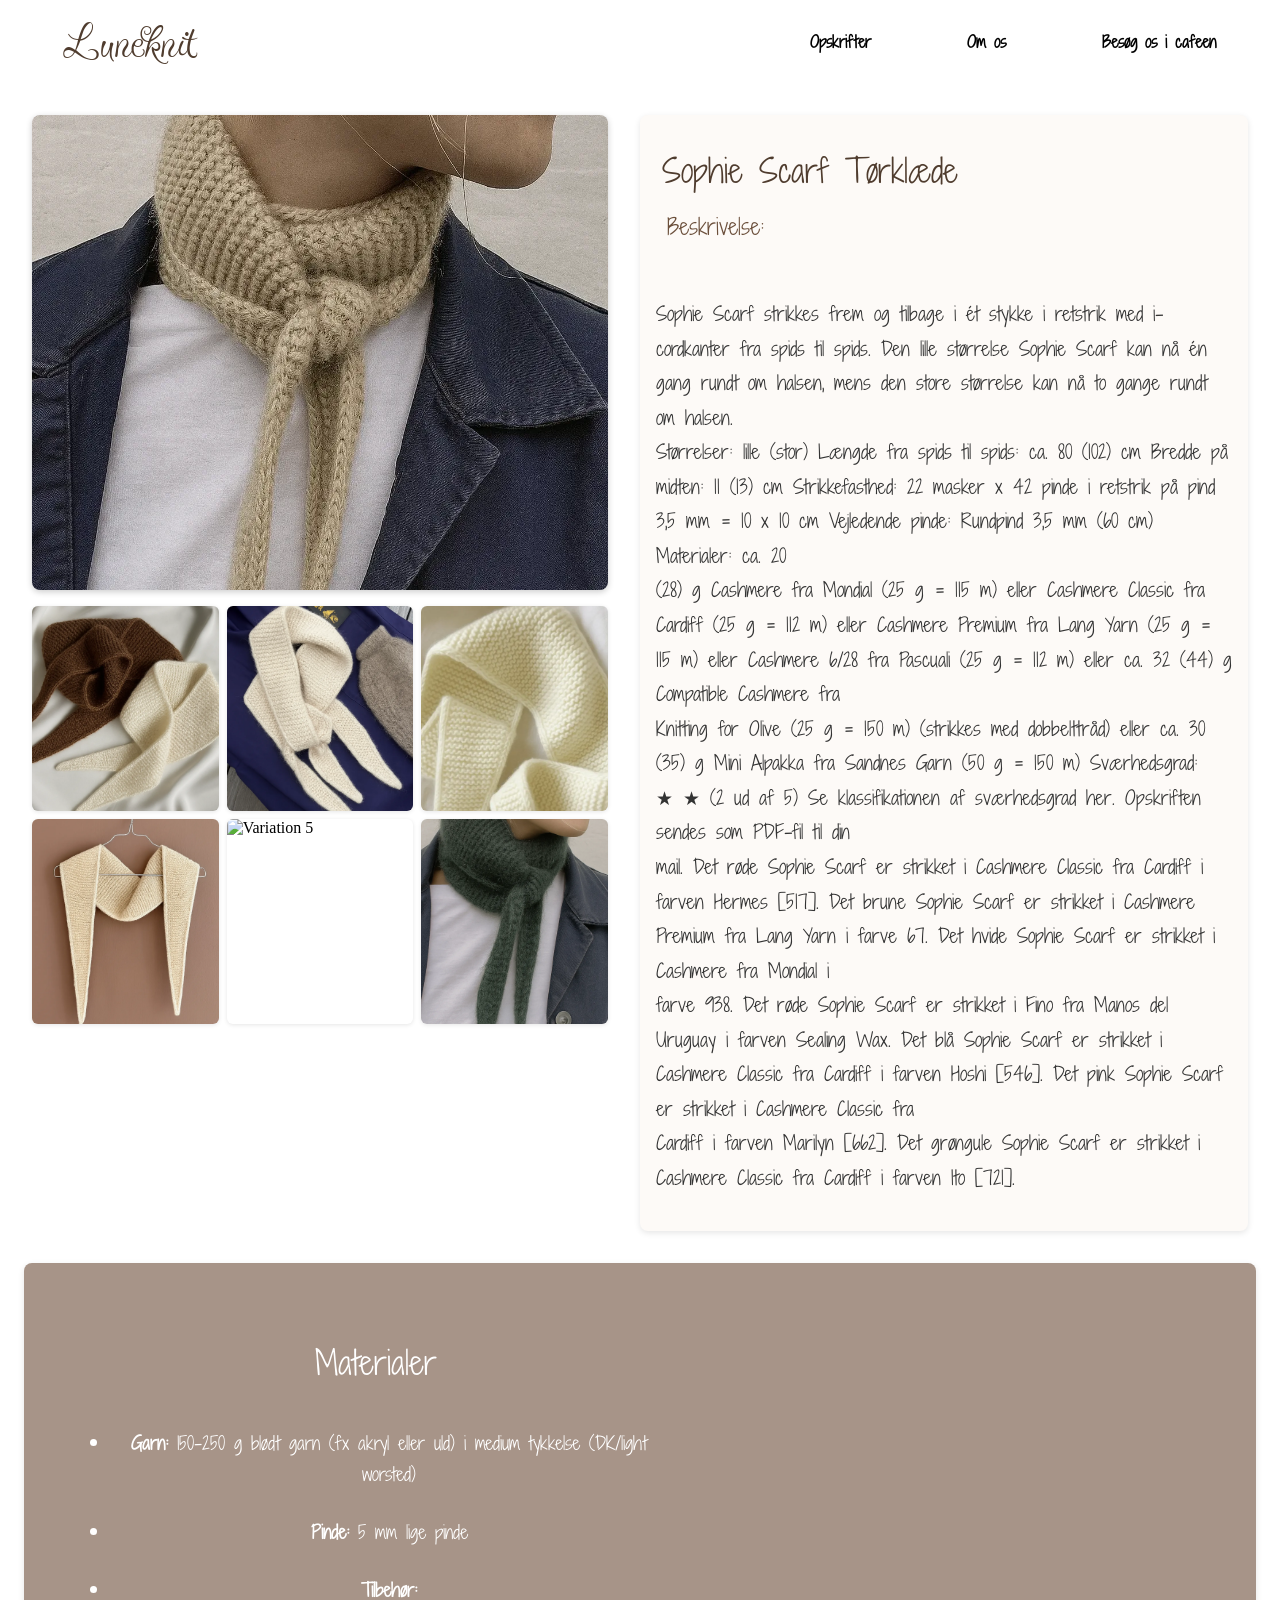
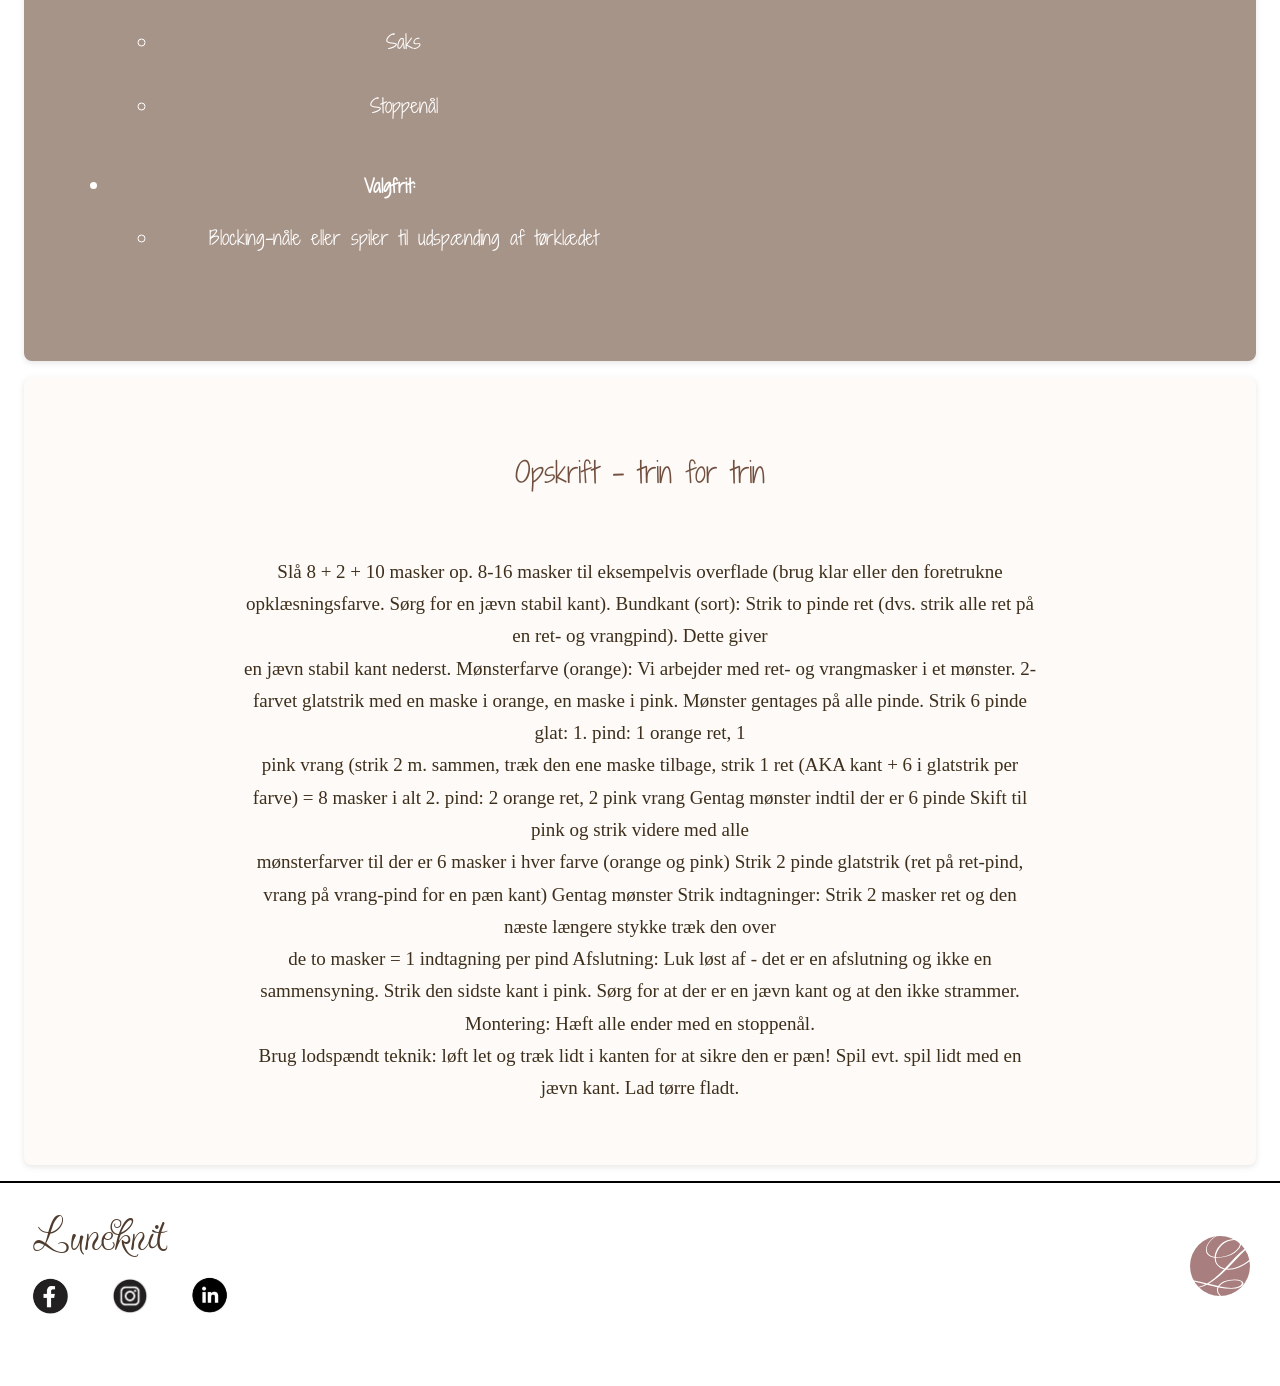
==== Nybegynder.html @ a8711eaa "Ny html organisering" ====
<!DOCTYPE html>
<html lang="en">
  <head>
    <meta charset="UTF-8" />
    <meta name="viewport" content="width=device-width, initial-scale=1.0" />
    <title>Luneknit</title>
    <link rel="stylesheet" href="Css/General.css" />
    <link rel="stylesheet" href="Css/Layout.css" />
    <link rel="icon" type="image/svg" href="Billeder/favicon.svg" />
    <link rel="preconnect" href="https://fonts.googleapis.com" />
    <link rel="preconnect" href="https://fonts.gstatic.com" crossorigin />
    <link href="https://fonts.googleapis.com/css2?family=Puppies+Play&family=Shadows+Into+Light+Two&display=swap" rel="stylesheet" />
  </head>
  <body>
    <header class="header">
      <div class="header-container">
        <h1 class="logo">Luneknit</h1>
        <nav class="main-nav">
          <ul class="nav-links">
            <li class="dropdown">
              <a href="Opskrifter.html">Opskrifter</a>
              <ul class="dropdown-menu">
                <li><a href="Erfaren.html">Erfaren</a></li>
                <li><a href="Nybegynder.html">Nybegynder</a></li>
              </ul>
            </li>
            <li><a href="index.html">Om os</a></li>
            <li><a href="Besøg.html">Besøg os i cafeen</a></li>
          </ul>
        </nav>
      </div>
    </header>
    <main>
      <section class="sophie-scarf">
        <div class="sophiebilleder">
          <img src="Billeder/sopfiescarf.webp" alt="Sophie Scarf stort billede" class="stor-billede" />

          <div class="billede-galleri-sophie">
            <img src="Billeder/brunhvid.webp" alt="Variation 1" />
            <img src="Billeder/hvid.webp" alt="Variation 2" />
            <img src="Billeder/opskriftersophie.webp" alt="Variation 3" />
            <img src="Billeder/hvid2.webp" alt="Variation 4" />
            <img src="Billeder/blå.webp" alt="Variation 5" />
            <img src="Billeder/grøn.webp" alt="Variation 6" />
          </div>
        </div>

        <div class="Overskrift3">
          <h2>Sophie Scarf Tørklæde</h2>
          <h3>Beskrivelse:</h3>
          <p>
            Sophie Scarf strikkes frem og tilbage i ét stykke i retstrik med i-cordkanter fra spids til spids. Den lille størrelse Sophie Scarf kan nå én gang rundt om halsen, mens den store størrelse kan nå to gange rundt om halsen.
            Størrelser: lille (stor) Længde fra spids til spids: ca. 80 (102) cm Bredde på midten: 11 (13) cm Strikkefasthed: 22 masker x 42 pinde i retstrik på pind 3,5 mm = 10 x 10 cm Vejledende pinde: Rundpind 3,5 mm (60 cm) Materialer: ca. 20
            (28) g Cashmere fra Mondial (25 g = 115 m) eller Cashmere Classic fra Cardiff (25 g = 112 m) eller Cashmere Premium fra Lang Yarn (25 g = 115 m) eller Cashmere 6/28 fra Pascuali (25 g = 112 m) eller ca. 32 (44) g Compatible Cashmere fra
            Knitting for Olive (25 g = 150 m) (strikkes med dobbelttråd) eller ca. 30 (35) g Mini Alpakka fra Sandnes Garn (50 g = 150 m) Sværhedsgrad: ★ ★ (2 ud af 5) Se klassifikationen af sværhedsgrad her. Opskriften sendes som PDF-fil til din
            mail. Det røde Sophie Scarf er strikket i Cashmere Classic fra Cardiff i farven Hermes [517]. Det brune Sophie Scarf er strikket i Cashmere Premium fra Lang Yarn i farve 67. Det hvide Sophie Scarf er strikket i Cashmere fra Mondial i
            farve 938. Det røde Sophie Scarf er strikket i Fino fra Manos del Uruguay i farven Sealing Wax. Det blå Sophie Scarf er strikket i Cashmere Classic fra Cardiff i farven Hoshi [546]. Det pink Sophie Scarf er strikket i Cashmere Classic fra
            Cardiff i farven Marilyn [662]. Det grøngule Sophie Scarf er strikket i Cashmere Classic fra Cardiff i farven Ito [721].
          </p>
        </div>
      </section>
      <section class="materialer-section">
        <div class="materialer-tekst">
          <h2>Materialer</h2>
          <ul>
            <li><strong>Garn:</strong> 150–250 g blødt garn (fx akryl eller uld) i medium tykkelse (DK/light worsted)</li>
            <li><strong>Pinde:</strong> 5 mm lige pinde</li>
            <li>
              <strong>Tilbehør:</strong>
              <ul>
                <li>Saks</li>
                <li>Stoppenål</li>
              </ul>
            </li>
            <li>
              <strong>Valgfrit:</strong>
              <ul>
                <li>Blocking-nåle eller spiler til udspænding af tørklædet</li>
              </ul>
            </li>
          </ul>
        </div>
      </section>
      <section class="strikkeopskrift">
        <h2>Opskrift – trin for trin</h2>
        <p>
          Slå 8 + 2 + 10 masker op. 8-16 masker til eksempelvis overflade (brug klar eller den foretrukne opklæsningsfarve. Sørg for en jævn stabil kant). Bundkant (sort): Strik to pinde ret (dvs. strik alle ret på en ret- og vrangpind). Dette giver
          en jævn stabil kant nederst. Mønsterfarve (orange): Vi arbejder med ret- og vrangmasker i et mønster. 2-farvet glatstrik med en maske i orange, en maske i pink. Mønster gentages på alle pinde. Strik 6 pinde glat: 1. pind: 1 orange ret, 1
          pink vrang (strik 2 m. sammen, træk den ene maske tilbage, strik 1 ret (AKA kant + 6 i glatstrik per farve) = 8 masker i alt 2. pind: 2 orange ret, 2 pink vrang Gentag mønster indtil der er 6 pinde Skift til pink og strik videre med alle
          mønsterfarver til der er 6 masker i hver farve (orange og pink) Strik 2 pinde glatstrik (ret på ret-pind, vrang på vrang-pind for en pæn kant) Gentag mønster Strik indtagninger: Strik 2 masker ret og den næste længere stykke træk den over
          de to masker = 1 indtagning per pind Afslutning: Luk løst af - det er en afslutning og ikke en sammensyning. Strik den sidste kant i pink. Sørg for at der er en jævn kant og at den ikke strammer. Montering: Hæft alle ender med en stoppenål.
          Brug lodspændt teknik: løft let og træk lidt i kanten for at sikre den er pæn! Spil evt. spil lidt med en jævn kant. Lad tørre fladt.
        </p>
      </section>
    </main>
    <footer class="footer2">
      <div class="footer-content">
        <h1 class="logo">Luneknit</h1>

        <div class="social-links">
          <a href="https://www.facebook.com/anily.start.3760/" target="_blank" rel="noopener noreferrer">
            <img src="Billeder/face.webp" alt="Facebook" />
          </a>
          <a href="https://www.instagram.com/petiteknit/" target="_blank" rel="noopener noreferrer">
            <img src="Billeder/insta.webp" alt="Instagram" />
          </a>
          <a href="https://www.linkedin.com/in/emily-start-a29264216/" target="_blank" rel=" noopener noreferrer">
            <img src="Billeder/linkedin.webp" alt="LinkedIn" />
          </a>
        </div>

        <img src="Billeder/favicon.svg" alt="Ekstra logo" class="extra-logo" />
      </div>
    </footer>
  </body>
</html>
---- Css/General.css ----
/* Desktop - Forside */
/* Menu layout */
.menu {
  display: flex;
  justify-content: space-between;
  align-items: center;
  gap: 5em;
  padding: 0.5em 1em 0 1em;
}

/* Navigation links */
header ul {
  background-color: rgb(255, 255, 255);
  display: flex;
  list-style: none;
  margin: 0;
  padding: 0;
}

.logo {
  padding-top: 0.3em;
}

.header-container {
  display: flex;
  justify-content: space-between;
  align-items: center;
  flex-wrap: wrap;
  max-width: 1200px;
  margin: 0 auto;
}

/* Link styling */
li {
  position: relative; /* nødvendig for dropdown */
  padding: 0.5em;
  margin: 0.5em;
  font-family: "Shadows Into Light Two", cursive;
  font-weight: 400;
  font-style: normal;
}

nav a {
  text-decoration: none;
  color: black;
  font-weight: bold;
  padding: 0.5em 0.5em;
  margin-left: 3em;
}

nav a:hover {
  background-color: #c7b3a6;
  border-radius: 5px;
}

/* Dropdown-menu */
.dropdown-menu {
  display: none;
  position: absolute;
  top: 100%;
  left: 0;
  background-color: #ffffff;
  box-shadow: 0 2px 6px rgba(0, 0, 0, 0.1);
  border-radius: 5px;
  z-index: 10;
  min-width: 160px;
  padding: 0;
}

.dropdown-menu li {
  margin: 0;
  padding: 0;
}

.dropdown-menu li a {
  display: block;
  padding: 0.5em 1em;
  margin: 0;
  white-space: nowrap;
  color: black;
  font-weight: bold;
}

.dropdown-menu li a:hover {
  background-color: #c7b3a6;
  border-radius: 0;
}

/* Vis dropdown ved hover */
.dropdown:hover .dropdown-menu {
  display: block;
}

h1 {
  font-family: "Puppies Play", cursive;
  font-weight: 500;
  font-style: normal;
  font-size: 4em;
  margin-left: 10px;
  margin-right: 5em;
}
img {
  width: 100%;
  max-width: 100%;
  height: auto;
  display: block;
  max-height: 500px;
  object-fit: cover;
}
.forside {
  position: relative;
  width: 100%;
  max-height: 500px;
  overflow: hidden;
}
.forside img {
  width: 100%;
  height: auto;
  display: block;
}
.forside-tekst {
  position: absolute;
  top: 50%;
  right: 5%;
  transform: translateY(-50%);
  font-size: 3em;
  color: white;
  text-align: right;
  font-weight: bold;
}
/* Fjerner margin og padding fra body og section */
body,
section {
  margin: 0;
  padding: 0;
}
.forside-slider {
  position: relative;
  width: 100vw;
  height: 60vh;
  margin: 0;
  overflow: hidden;
}
.slide {
  position: absolute;
  top: 0;
  left: 0;
  width: 100vw;
  height: 100vh;
  opacity: 0;
  visibility: hidden;
  transition: opacity 2s ease-in-out, visibility 2s ease-in-out;
  z-index: 0;
}
.slide.active {
  opacity: 1;
  visibility: visible;
  z-index: 1;
}
.slide img {
  width: 100vw;
  height: 100vh;
  object-fit: cover;
  display: block;
}
.forside-tekst {
  position: absolute;
  top: 50%;
  right: 5%;
  transform: translateY(-50%);
  font-size: 3em;
  color: white;
  text-align: right;
  font-weight: bold;
  opacity: 0;
  transition: opacity 2s ease-in-out;
}
.slide.active .forside-tekst {
  opacity: 1;
}
h2,
h3 {
  font-family: "Shadows Into Light Two", cursive;
  font-weight: 400;
  font-style: normal;
  align-items: center;
  margin: 0.5em;
}
.center-container {
  display: flex;
  flex-direction: column;
  align-items: center;
  text-align: center;
  margin-top: 0.7em;
}
.kategori {
  text-align: center;
  text-decoration: none;
  color: #333;
  width: 200px;
}
.kategori img {
  width: 500%;
  height: 300px;
  object-fit: cover;
  border-radius: 8px;
  box-shadow: 0 2px 6px rgba(0, 0, 0, 0.2);
  transition: transform 0.3s ease;
}
.design-kategorier img {
  display: flex;
  flex-direction: column;
  align-items: center;
  text-align: center;
}
.kategori img:hover {
  transform: scale(1.03);
}
.kategori h3 {
  margin-top: 0.5em;
  font-family: "Shadows Into Light Two", cursive;
  font-size: 1em;
}
.billede-række img {
  width: 100%;
  height: 100vh;
  object-fit: cover;
  display: block;
}
.blok {
  display: flex;
  align-items: center;
  justify-content: space-between;
  margin: 0;
  flex-wrap: wrap; /* gør det mobilvenligt */
}
.blok .tekst {
  flex: 1;
  padding: 1em 2em;
}
.blok .tekst h2 {
  font-family: "Shadows Into Light Two", cursive;
  font-size: 1.5em;
  font-weight: 600;
  color: #333;
}
.blok .billede {
  flex: 1;
  max-width: 600px;
  padding: 1em;
  justify-content: flex-end;
}
.blok .billede img {
  width: 100%;
  height: auto;
  object-fit: cover;
  border-radius: 8px;
  box-shadow: 0 2px 6px rgba(0, 0, 0, 0.2);
  transition: transform 0.3s ease;
}
.blok .billede img:hover {
  transform: scale(1.03);
}
.cta-sektion {
  text-align: center;
  padding: 2em;
}

.cta-sektion h2 {
  font-size: 2em;
  font-family: "Shadows Into Light Two", cursive;
  margin-bottom: 0.5em;
}

.cta-sektion h3 a {
  font-size: 1em;
  font-family: "Shadows Into Light Two", cursive;
  text-decoration: none;
  color: white;
  background-color: #4f3c2e;
  padding: 0.5em 1em;
  border-radius: 6px;
  display: inline-block;
  transition: background-color 0.3s ease;
}
.cta-sektion h3 a:hover {
  background-color: #c7b3a6;
}
.billede img {
  object-fit: cover;
  display: block;
}
.tekst {
  display: flex;
  flex-direction: column;
  justify-content: flex-start;
  align-items: center;
  padding: 6em 2em 2em 2em;
  text-align: center;
  font-family: "Shadows Into Light Two", cursive;
  font-size: 2em;
  color: black;
}
.billede {
  margin: 0;
  padding: 0;
}
.billede img {
  object-fit: cover;
  display: block;
  margin: 0;
  padding: 0;
  border: none;
}
.instagram-knap {
  font-size: 1em;
  font-family: "Shadows Into Light Two", cursive;
  text-decoration: none;
  color: white;
  background-color: #4f3c2e;
  padding: 0;
  border-radius: 6px;
  display: inline-block;
  transition: background-color 0.3s ease;
  margin-top: 20px;
  margin-bottom: 10px;
}
.instagram-knap:hover {
  background-color: #c7b3a6;
}

.billed-galleri img {
  width: 100%;
  height: 100%;
  object-fit: cover;
  display: block;
}
.footer {
  padding: 10px 10px;
  background-color: #ffffff;
  border-top: 2px solid #000;
}
.footer-container {
  display: flex;
  justify-content: space-between;
  align-items: center;
  max-width: 1000px;
  margin: 0 auto;
}
.logo {
  font-family: "Shadows Into Light Two", cursive;
  color: #4f3c2e;
  margin: 0;
  font-family: "Puppies Play", cursive;
  font-weight: 500;
  font-style: normal;
  margin-right: 20px;
  margin-top: -10px;
  margin-left: 25px;
  margin-bottom: 10px;
}
.social-links {
  display: flex;
  gap: 20px;
}
.social-links img {
  width: 40px;
  height: 40px;
  border-radius: 50%;
  transition: transform 0.3s ease;
  margin-left: 20px;
  margin-top: 0;
  margin-bottom: 0;
}
.social-links img:hover {
  transform: scale(1.1);
}
.right-logo img {
  width: 20px;
  height: auto;
  margin-left: auto;
}
.extra-logo {
  width: 60px;
  height: auto;
  margin-left: auto;
  vertical-align: middle;
  position: relative;
  top: -80px;
  margin-right: 20px;
  margin-top: 0;
  margin-bottom: 0;
}
/* Desktop - Forside  */

/* Desktop - Opskrifter side 2 */

.Overskrift1 {
  width: 100%;
  padding: 0;
  text-align: center;
}
/* .farve1 {
  background-color: rgb(217, 198, 176);
} */
.Overskrift1 h1 {
  font-family: "Shadows Into Light Two", cursive;
  font-size: 1.7em;
  font-weight: 600; /* gør den tykkere */
  color: rgb(0, 0, 0);
  margin: 0 auto;
  text-align: center;
  padding-top: 1em;
  border-top: 1px solid #000;
}
.Overskrift1 p {
  font-size: 1.2em;
  line-height: 1.6;
  padding-top: 0.5em;
  text-align: center;
  padding-left: 3em;
  padding-right: 3em;
}
.Overskrift2 h2 {
  font-family: "Shadows Into Light Two", cursive;
  font-size: 1.7em;
  font-weight: 600; /* gør den tykkere */
  color: rgb(0, 0, 0);
  margin: 0 auto;
  text-align: center;
  padding-top: 1em;
}
.Overskrift2 p {
  font-size: 1.2em;
  line-height: 1.6;
  padding-top: 0.5em;
  text-align: center;
  padding-left: 3em;
  padding-right: 3em;
}
.nybegynderopskrift {
  text-decoration: none;
  color: #333;
  text-align: center;
}
.nybegynderopskrift img {
  width: 100%;
  height: 350px;
  object-fit: cover;
  border-radius: 8px;
  box-shadow: 0 2px 6px rgba(0, 0, 0, 0.2);
  transition: transform 0.3s ease;
}
.nybegynderopskrift img:hover {
  transform: scale(1.03);
}
.nybegynderopskrift p {
  margin-top: 0.5em;
  font-size: 1em;
  font-family: "Shadows Into Light Two", cursive;
  text-decoration: none;
}
.nybegynder-galleri {
  font-weight: normal;
}
.nybegynder-galleri p {
  font-size: 1.4em;
}
.erfarenopskrift {
  text-decoration: none;
  color: #333;
  text-align: center;
}
.erfarenopskrift img {
  width: 100%;
  height: 350px;
  object-fit: cover;
  border-radius: 8px;
  box-shadow: 0 2px 6px rgba(0, 0, 0, 0.2);
  transition: transform 0.3s ease;
}
.erfarenopskrift img:hover {
  transform: scale(1.03);
}
.erfarenopskrift p {
  margin-top: 0.5em;
  font-size: 1em;
  font-family: "Shadows Into Light Two", cursive;
  text-decoration: none;
}
.erfaren-galleri p {
  font-size: 1.4em;
}
.footer2 {
  padding: 10px;
  background-color: #ffffff;
  border-top: 2px solid #000;
  font-weight: 200;
}
/* Desktop - Opskrifter side 2 */

/* Desktop - Nybegynder */
.sophie-scarf {
  display: flex;
  flex-wrap: wrap;
  gap: 2em;
  padding: 2em;
  box-sizing: border-box;
  align-items: flex-start;
}

/* Venstre side med billeder */
.sophiebilleder {
  flex: 1;
  min-width: 300px;
}

.stor-billede {
  width: 100%;
  height: 430px;
  border-radius: 8px;
  margin-bottom: 1em;
  box-shadow: 0 2px 6px rgba(0, 0, 0, 0.2);
}
.billede-galleri-sophie img {
  width: 100%;
  height: 205px;
  object-fit: cover;
  border-radius: 6px;
  box-shadow: 0 1px 4px rgba(0, 0, 0, 0.1);
  display: block;
}

/* Tekstblok */
.Overskrift3 {
  flex: 1;
  min-width: 300px;
  font-family: "Shadows Into Light Two", cursive;
  padding: 1em;
  background-color: #fdfaf7;
  border-radius: 8px;
  box-shadow: 0 2px 6px rgba(0, 0, 0, 0.1);
}

.Overskrift3 h2 {
  font-size: 2em;
  margin-bottom: 0.5em;
  color: #4f3c2e;
  margin-left: 0.2em;
}

.Overskrift3 h3 {
  font-size: 1.4em;
  margin-bottom: 0.5em;
  color: #6b4f3b;
}
.Overskrift3 p {
  font-size: 1.2em;
  line-height: 1.8;
  color: #333;
  white-space: pre-line;
}
.strikkeopskrift {
  background-color: #fdfaf7;
  padding: 60px 20px;
  text-align: center;
  border-radius: 8px;
  box-shadow: 0 2px 6px rgba(0, 0, 0, 0.1);
  margin-left: 1.5em;
  margin-right: 1.5em;
  margin-bottom: 1em;
}

.strikkeopskrift h2 {
  font-size: 28px;
  color: #725040; /* mørkere brun */
  margin-bottom: 30px;
}

.strikkeopskrift p {
  font-size: 19px;
  line-height: 1.7;
  color: #3e2f1c;
  max-width: 800px;
  margin: 0 auto;
  white-space: pre-line;
}

/* Desktop - Erfaren */
.anemonesweater {
  display: flex;
  flex-wrap: wrap;
  gap: 2em;
  padding: 2em;
  box-sizing: border-box;
  align-items: flex-start;
}

/* Venstre side med billeder */
.anemonebilleder {
  flex: 1;
  min-width: 300px;
}

.stor-billede {
  width: 100%;
  height: 475px;
  border-radius: 8px;
  margin-bottom: 1em;
  box-shadow: 0 2px 6px rgba(0, 0, 0, 0.2);
}
.billede-galleri-anemone img {
  width: 100%;
  height: 200px;
  object-fit: cover;
  border-radius: 6px;
  box-shadow: 0 1px 4px rgba(0, 0, 0, 0.1);
  display: block;
}

/* Tekstblok */
.Overskrift4 {
  flex: 1;
  min-width: 300px;
  font-family: "Shadows Into Light Two", cursive;
  padding: 1em;
  background-color: #fdfaf7;
  border-radius: 8px;
  box-shadow: 0 2px 6px rgba(0, 0, 0, 0.1);
}

.Overskrift4 h2 {
  font-size: 2em;
  margin-bottom: 0.5em;
  color: #624d3e;
  margin-left: 0.2em;
}

.Overskrift4 h3 {
  font-size: 1.4em;
  margin-bottom: 0.5em;
  color: #6b4f3b;
}

.Overskrift4 p {
  font-size: 1.1em;
  line-height: 1.7;
  color: #333;
  white-space: pre-line;
}
.materialer-section {
  padding: 3em 2em;
  box-sizing: border-box;
  background-color: #a79488;
  padding: 60px 20px;
  text-align: center;
  border-radius: 8px;
  box-shadow: 0 2px 6px rgba(0, 0, 0, 0.1);
  margin-left: 1.5em;
  margin-right: 1.5em;
  margin-bottom: 1em;
}

.materialer-tekst {
  max-width: 600px;
  margin-left: 2em; /* luft til venstre kant */
  color: #ffffff;
}

.materialer-tekst h2 {
  font-size: 2em;
  margin-bottom: 1em;
}

.materialer-tekst ul {
  list-style-type: disc;
  padding-left: 1.5em;
  font-size: 1.1em;
  line-height: 1.8;
}

.materialer-tekst ul ul {
  list-style-type: circle;
  padding-left: 1.5em;
  margin-top: 0.5em;
}

/* Desktop - Besøg */

.garn-info {
  font-size: 2em;
  color: #624d3e;
  background-color: #fdfaf7;
  padding: 60px 20px;
  text-align: center;
  border-radius: 8px;
  box-shadow: 0 2px 6px rgba(0, 0, 0, 0.1);
  margin-left: 1.5em;
  margin-right: 1.5em;
  margin-bottom: 1em;
}
.garn-info h2,
h4 {
  font-size: 1.5rem;
  margin-bottom: 1rem;
  font-weight: normal;
  font-family: "Shadows Into Light Two", cursive;
}
.garn-info p {
  font-size: 1.2rem;
  line-height: 1.6;
}
.farver-info {
  font-size: 2em;
  color: #4a4038;
  background-color: #b1a394;
  padding: 60px 20px;
  text-align: center;
  border-radius: 8px;
  box-shadow: 0 2px 6px rgba(0, 0, 0, 0.1);
  margin-left: 1.5em;
  margin-right: 1.5em;
  margin-bottom: 1em;
}
.farver-info h3 {
  font-size: 1.5rem;
  margin-bottom: 1rem;
  font-weight: normal;
  font-family: "Shadows Into Light Two", cursive;
}
.farver-info p {
  font-size: 1.2rem;
  line-height: 1.6;
}
.garn-række a {
  display: block;
}
.garn-række img {
  width: 100%;
  height: 200px;
  object-fit: cover;
  border-radius: 8px;
  display: block;
  margin-left: 1em;
}
.billede.garn {
  width: 100%;
  margin: 0;
  padding: 0;
  text-align: center;
  font-family: "Georgia", serif;
}
.garn-række img {
  width: 100%;
  height: 200px;
  object-fit: cover;
  border-radius: 8px;
  display: block;
}
.garnbillede img {
  max-width: 100%;
  border-radius: 8px;
  box-shadow: 0 0 10px rgba(0, 0, 0, 0.1);
  margin-bottom: 2em;
}

/* Besøg */

.strikkecafe-layout {
  font-size: 2em;
  color: #4a4038;
  background-color: #b1a394;
  padding: 60px 20px;
  text-align: center;
  border-radius: 8px;
  box-shadow: 0 2px 6px rgba(0, 0, 0, 0.1);
  margin-left: 1.5em;
  margin-right: 1.5em;
  margin-bottom: 1em;
  display: block; /* sørger for at tekst og billede ligger i blokke */
}

/* Tekstsektion */
.strikkecafe-tekst {
  color: #4a4038;
  justify-content: center;
}

.strikkecafe-tekst h2 {
  margin-top: 2em;
  font-size: 1.2rem;
  font-weight: normal;
  margin-right: -3em;
}

.strikkecafe-tekst h3 {
  margin-top: 2em;
  font-size: 1.2rem;
  font-weight: normal;
  margin-right: -3em;
  padding-top: 2em;
}

.strikkecafe-tekst p {
  font-size: 1.2rem;
  line-height: 1.6;
  margin-bottom: 1em;
  margin-right: -3.7em;
}

.billede-cafe {
  display: flex;
  justify-content: center;
  align-items: center;
  margin-top: -2.5em;
  margin-bottom: -5em;
}

.billede-cafe img {
  width: 500px;
  max-width: 400px;
  box-shadow: 0 0 8px rgba(0, 0, 0, 0.1);
  margin: 2em auto;
  margin-top: 6em;
}

/* Billeder til venstre */

.kage-strik-billede {
  margin-bottom: 2em;
  margin-top: 0.7em;
}
/* Tekst til højre */
.tekst-højre {
  color: #624d3e;
  font-size: 1.1em;
  line-height: 1.6;
  display: flex;
  flex-direction: column;
  justify-content: flex-start;
}

.tekst-højre h3 {
  margin-top: 5em;
  font-size: 1.2rem;
  font-weight: normal;
}

.tekst-højre p {
  font-size: 1.2rem;
  line-height: 1.6;
  margin-bottom: 4em;
}

@media screen and (max-width: 768px) {
  .forside-tekst {
    top: 30% !important; /* rykker teksten op på mobil */
    transform: translateY(-20%) !important;
    font-size: 2em !important;
    text-align: center;
    right: 0;
    left: 0;
    margin: 0 auto;
    width: fit-content;
  }
  ul {
    display: flex;
    flex-direction: column;
    margin: 0;
    padding: 0;
  }
  .blok {
    flex-direction: column;
    text-align: center;
  }
  .blok .tekst {
    padding: 1em;
    font-size: 1em;
  }
  .blok .tekst h2 {
    font-size: 0.5em; /* mindre tekst på mobil */
  }
  .blok .billede {
    padding: 1em;
    display: flex;
    justify-content: center; /* centrerer billedet på mobil */
    /* margin-right: 0; fjerner højre-margin */
  }
  .blok .billede img {
    max-width: 100%;
    height: auto;
  }

  .forside-tekst {
    font-size: 2em;
    top: 45%;
    right: 10%;
    transform: translateY(-45%);
    text-align: center;
  }
  .tekst {
    font-size: 1em;
    padding: 3em 1em 1em 1em;
  }
  .extra-logo img {
    font-size: 0.2em;
    padding-top: 1px;
  }

  .bund-sektion {
    flex-direction: column;
  }

  .tekst-højre {
    order: 1; /* tekst først */
    text-align: center;
    margin-top: 4em;
  }

  .billeder-venstre {
    order: 2; /* billeder bagefter */
    align-items: center;
    margin-top: -5em;
    margin-right: 5em;
  }

  .billeder-venstre img {
    max-width: 330px;
    height: 300px;
  }
}
---- Css/Layout.css ----
.design-kategorier {
  display: grid;
  grid-template-columns: repeat(3, 1fr); /* 3 lige store kolonner */
  gap: 2em;
  padding: 2em;
  justify-items: center;
}

.billede-række {
  display: grid;
  grid-template-columns: 1fr 1fr; /* to lige store kolonner */
  width: 100vw; /* fylder hele skærmen */
  margin: 0;
  padding: 0;
}
.blok {
  display: grid;
  grid-template-columns: 1fr 1fr;
  margin: 0;
  padding: 0;
  gap: 0;
}
.image-grid {
  display: grid;
  grid-template-columns: repeat(5, 1fr);
  gap: 10px;
  padding: 15px;
}
.image-grid img {
  width: 100%;
  height: 200px;
  object-fit: cover;
  border-radius: 8px;
}
.nybegynder-galleri {
  display: grid;
  grid-template-columns: repeat(3, 1fr); /* 3 kolonner */
  gap: 2em;
  padding: 2em;
}
.erfaren-galleri {
  display: grid;
  grid-template-columns: repeat(3, 1fr); /* 3 kolonner */
  gap: 2em;
  padding: 2em;
}
.billede-galleri-sophie {
  display: grid;
  grid-template-columns: repeat(3, 1fr); /* 3 billeder pr. række */
  grid-template-rows: repeat(2, auto); /* 2 rækker */
  gap: 0.5em;
  width: 100%;
  box-sizing: border-box;
}
.billede-galleri-anemone {
  display: grid;
  grid-template-columns: repeat(3, 1fr); /* 3 billeder pr. række */
  grid-template-rows: repeat(2, auto); /* 2 rækker */
  gap: 0.5em;
  width: 100%;
  box-sizing: border-box;
}
.garn-række {
  display: grid;
  grid-template-columns: repeat(5, 1fr);
  gap: 1rem;
  max-width: 1200px;
  margin: 2rem auto;
  padding: 0 2rem;
}

/* besøg */
.strikkecafe {
  display: grid;
  grid-template-columns: 1fr 1fr;
  gap: 1.5em;
  align-items: start;
  width: 100%;
}

.bund-sektion {
  display: grid;
  grid-template-columns: 1fr 1fr;
  gap: 2em;
  align-items: start;
  max-width: 1000px;
  margin: 2em auto;
  padding: 0 1em;
}

/* Billeder venstre */
.billeder-venstre {
  display: grid;
  grid-template-columns: 1fr 1fr;
  gap: 2em;
  padding-top: 2em;
  padding-right: 2em;
  width: 100%; /* Fylder hele sin kolonne */
}

@media screen and (max-width: 769px) {
  .design-kategorier {
    display: block;
    grid-template-columns: repeat(3, 1fr);
    gap: 2em;
    justify-items: center;
  }

  .strikkecafe {
    display: block;
    grid-template-columns: 1fr 1fr;
    align-items: start;
  }
  .strikkecafe-tekst {
    padding-right: 2.3em;
  }
  .billeder-venstre {
    display: block;
    grid-template-columns: 1fr 1fr;
    /* grid-template-columns: repeat(auto-fit, minmax(280px, 1fr)); */
    gap: 2em;
    /* justify-items: center; */
    width: 500%;
    height: 500%;
    padding-top: 2em;
    padding-right: 2em;
  }
  .bund-sektion {
    display: block;
    grid-template-columns: 1fr 1fr;
    gap: 2em;
    align-items: start;
    max-width: 1000px;
    margin: 2em auto;
  }
}
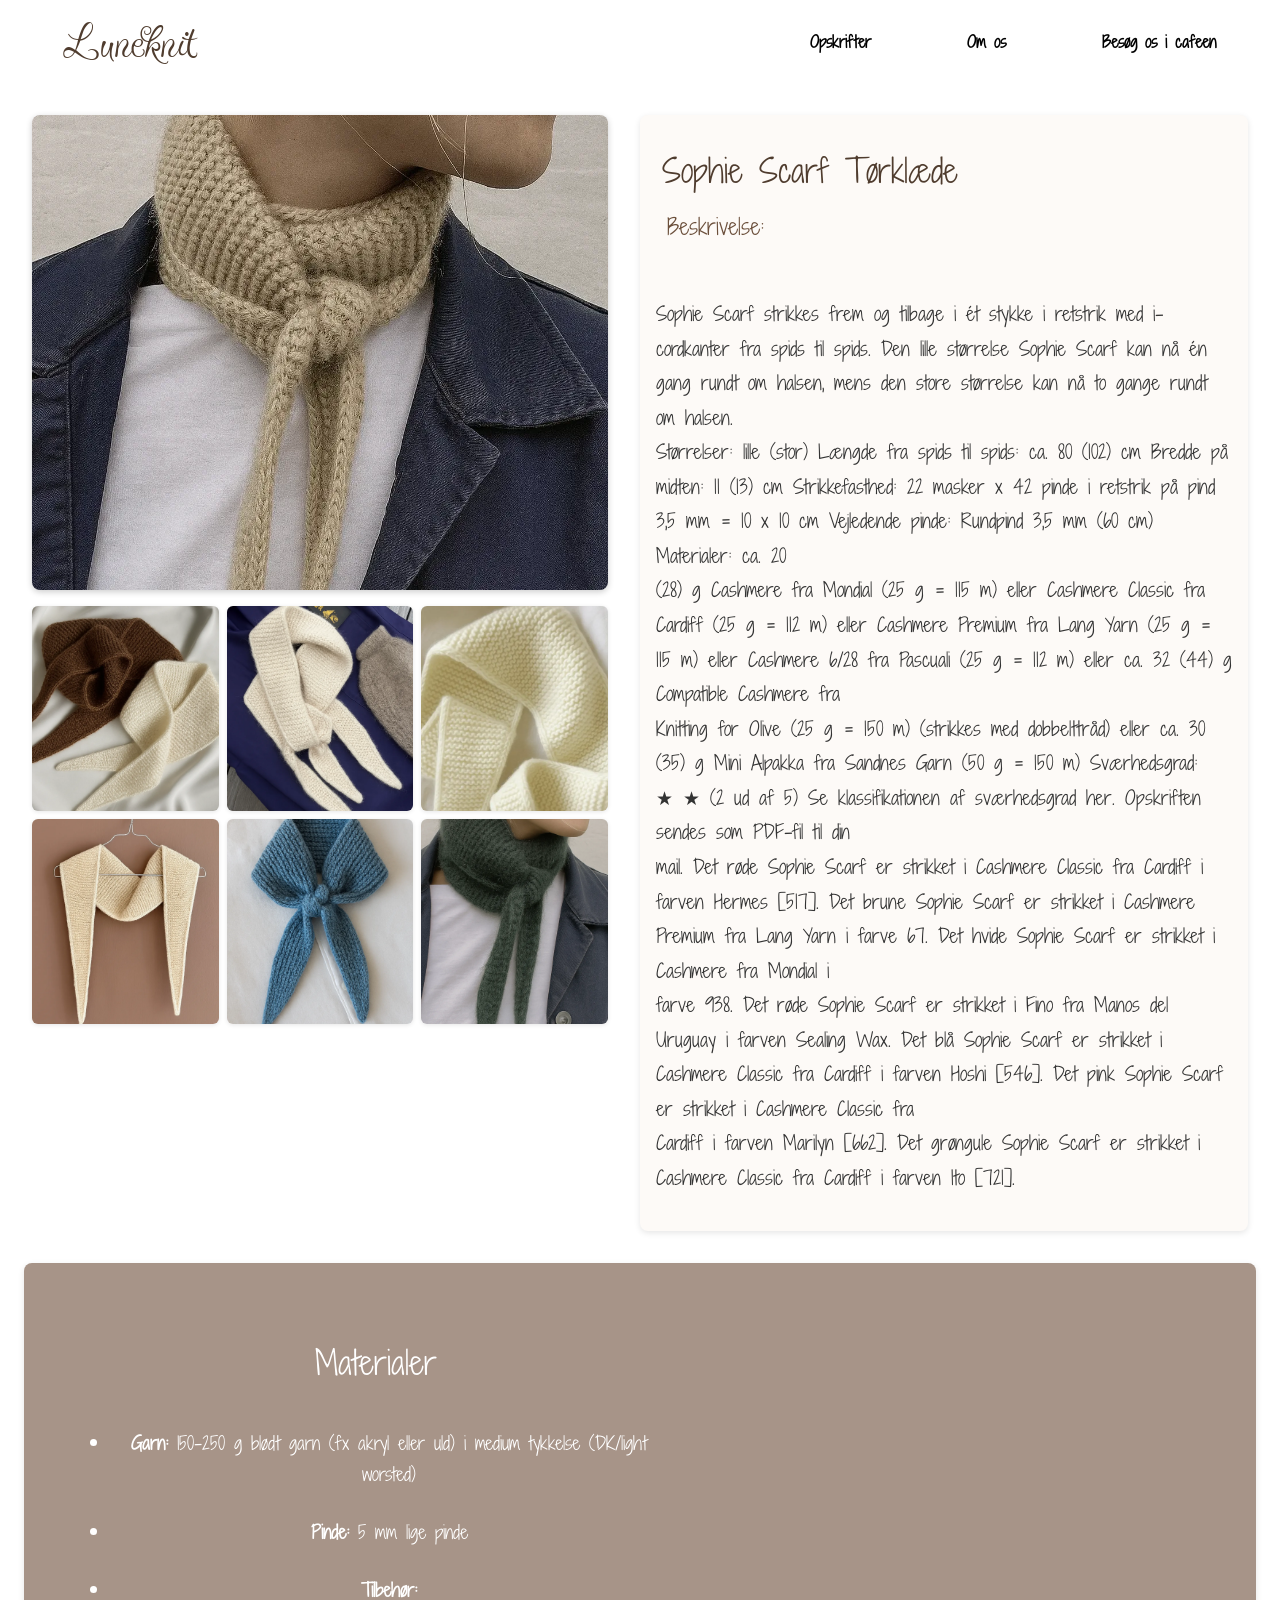
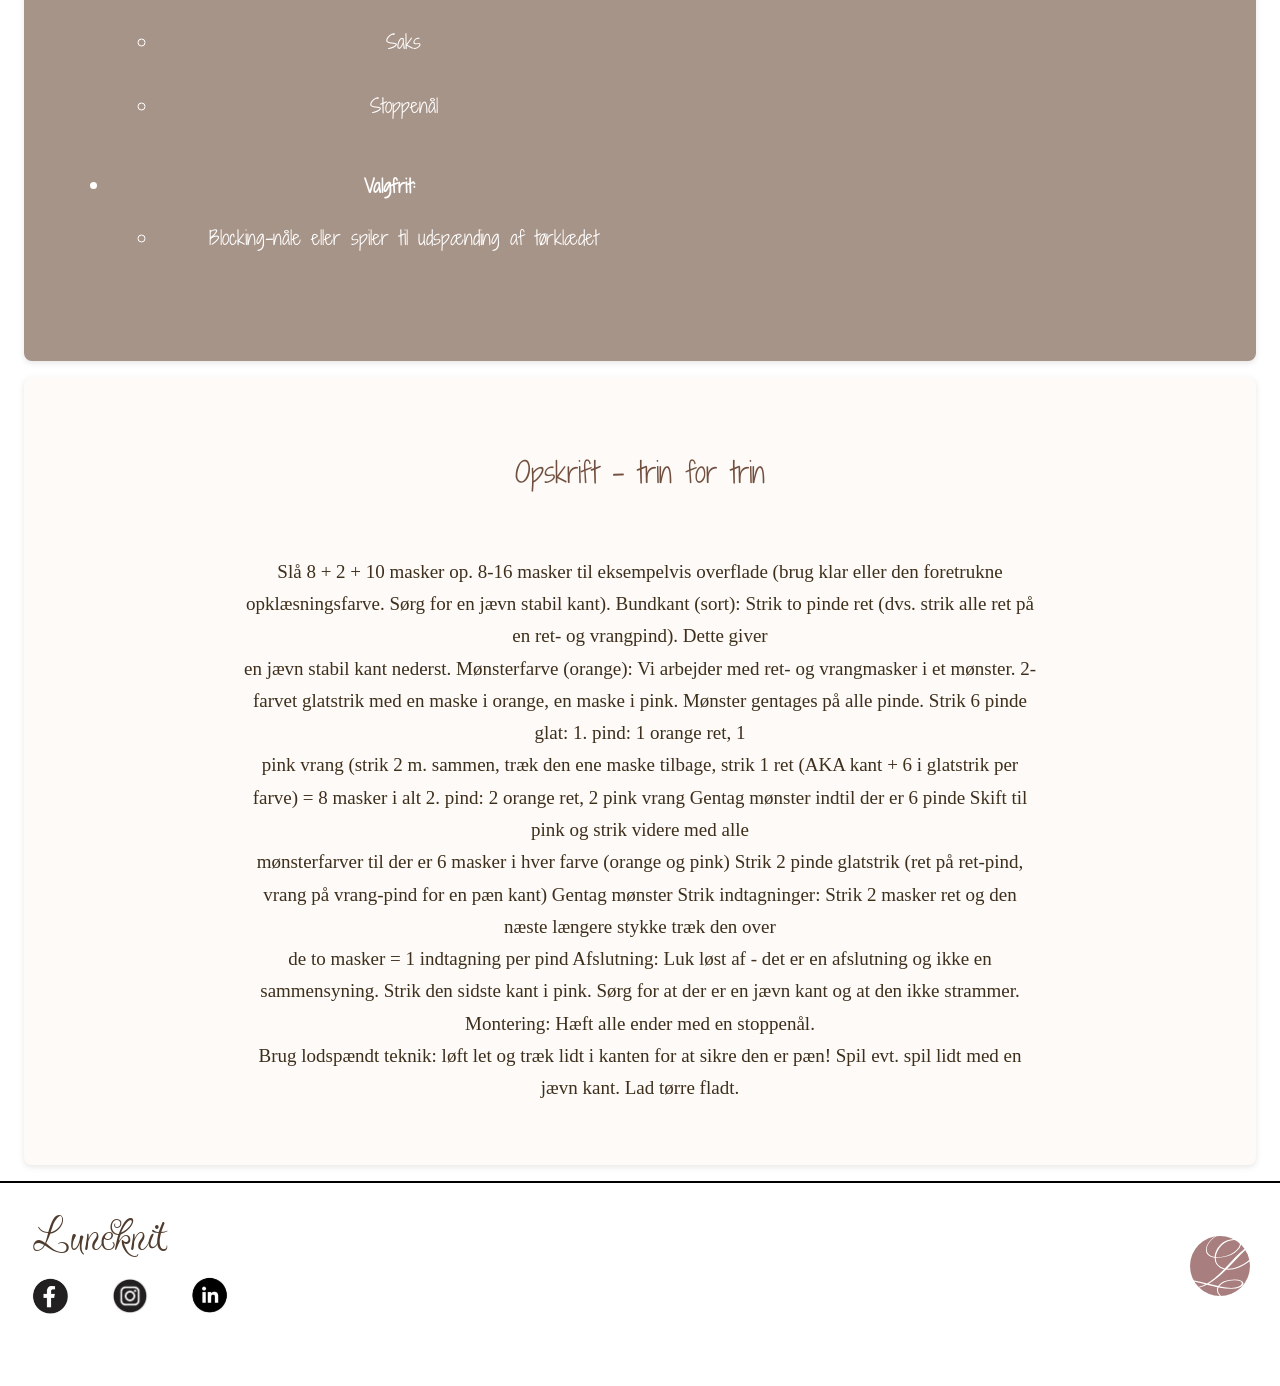
==== commit e7c59427: "Rettelse af navn på fil" ====
--- a/Nybegynder.html
+++ b/Nybegynder.html
@@ -40,7 +40,7 @@
             <img src="Billeder/hvid.webp" alt="Variation 2" />
             <img src="Billeder/opskriftersophie.webp" alt="Variation 3" />
             <img src="Billeder/hvid2.webp" alt="Variation 4" />
-            <img src="Billeder/blå.webp" alt="Variation 5" />
+            <img src="Billeder/sophie.webp" alt="Variation 5" />
             <img src="Billeder/grøn.webp" alt="Variation 6" />
           </div>
         </div>
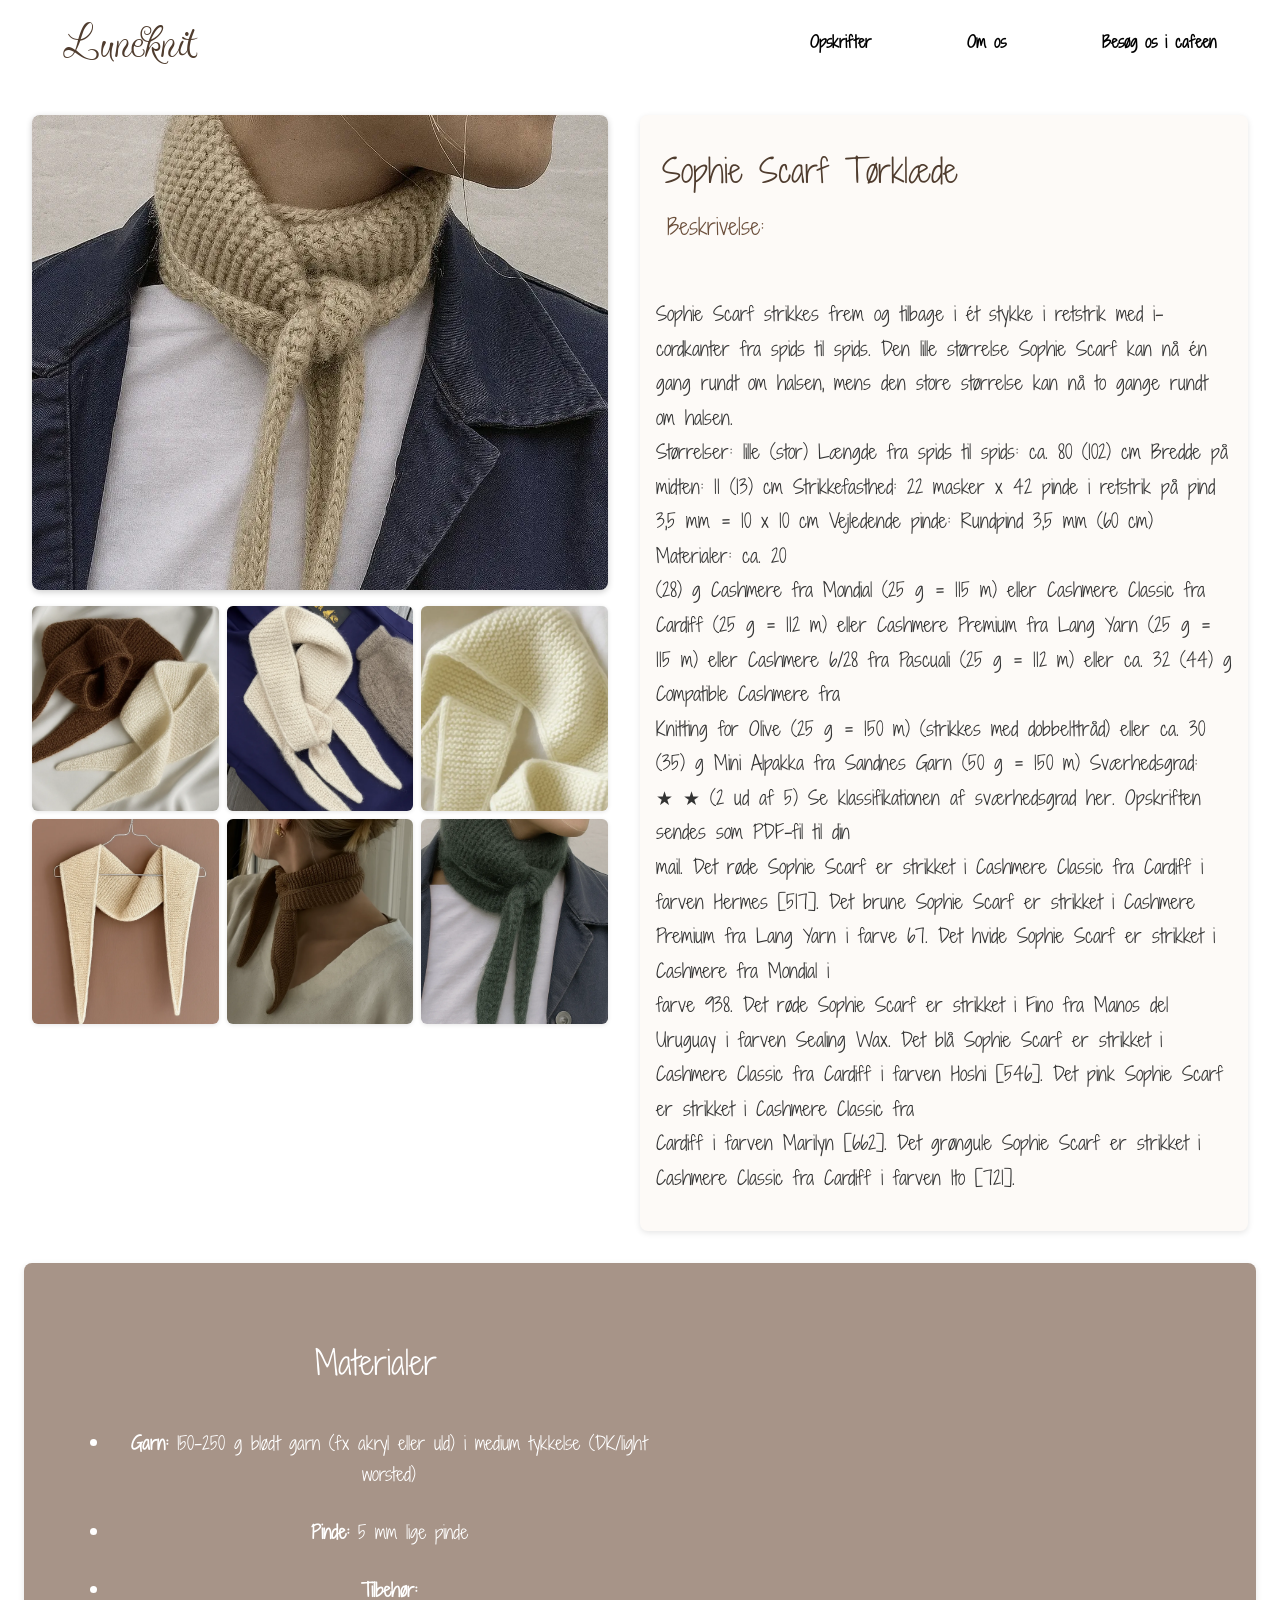
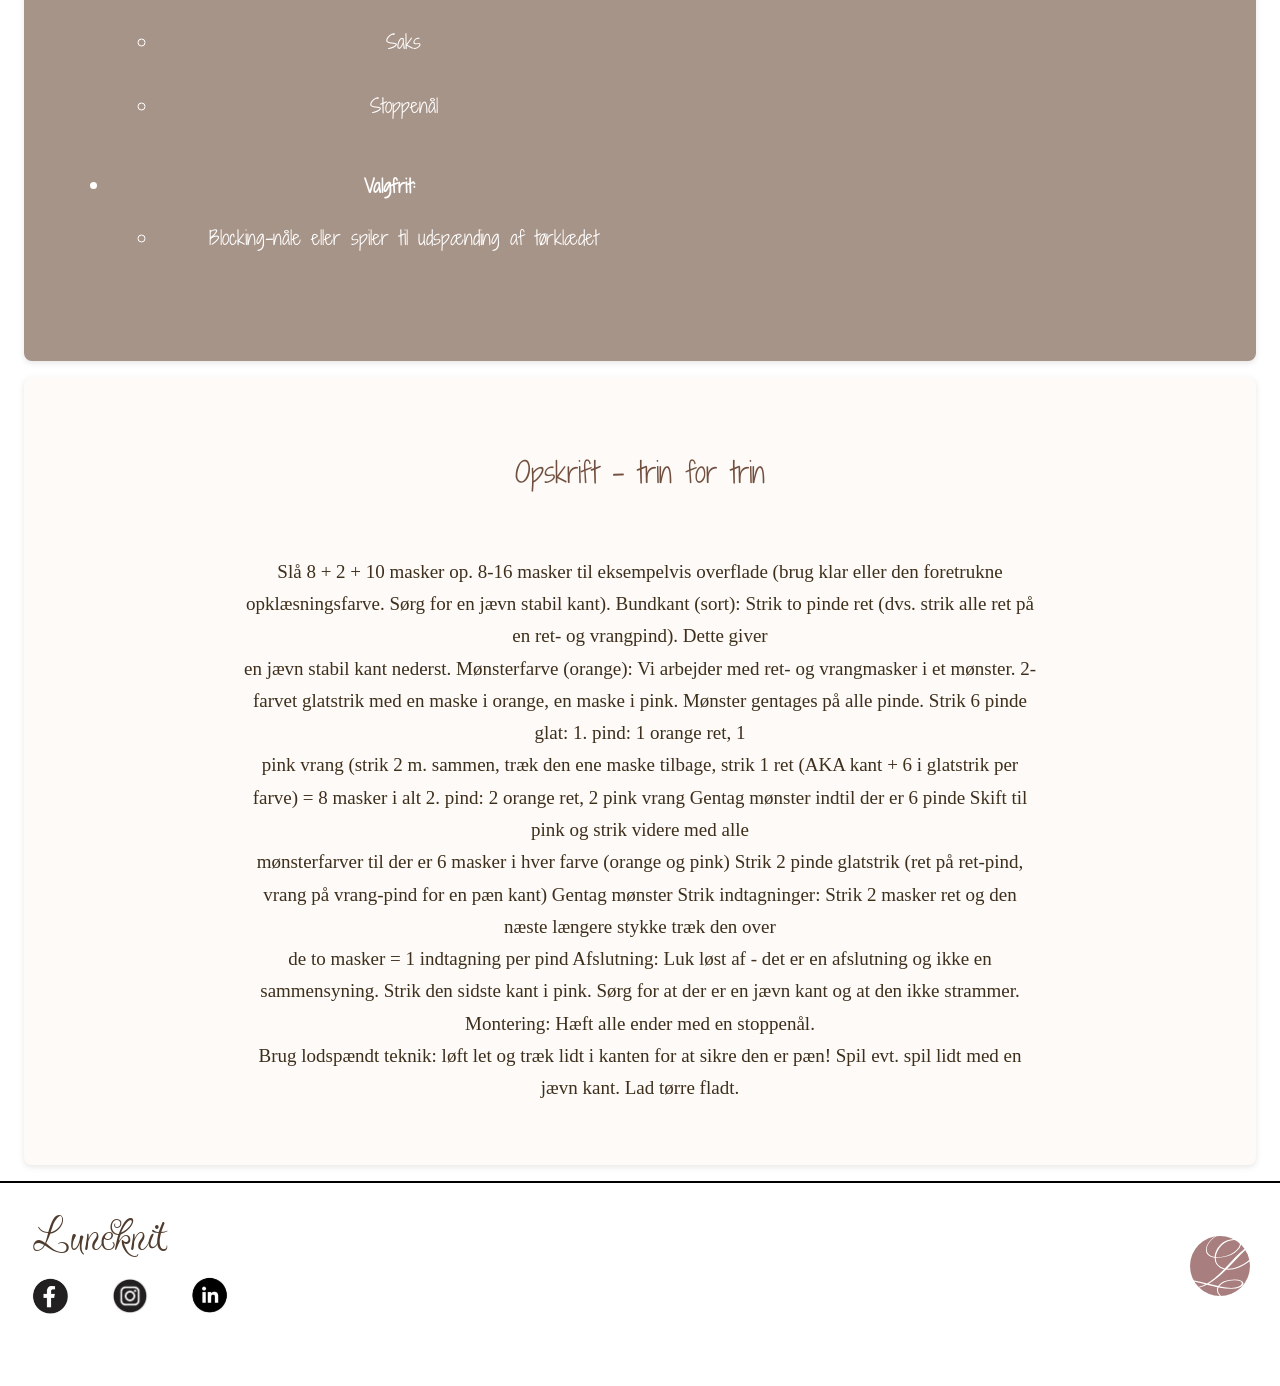
==== commit 2ca8f1e2: "Tilføjet billeder" ====
--- a/Nybegynder.html
+++ b/Nybegynder.html
@@ -40,7 +40,7 @@
             <img src="Billeder/hvid.webp" alt="Variation 2" />
             <img src="Billeder/opskriftersophie.webp" alt="Variation 3" />
             <img src="Billeder/hvid2.webp" alt="Variation 4" />
-            <img src="Billeder/sophie.webp" alt="Variation 5" />
+            <img src="Billeder/sophiekvinde.webp" alt="Variation 5" />
             <img src="Billeder/grøn.webp" alt="Variation 6" />
           </div>
         </div>
